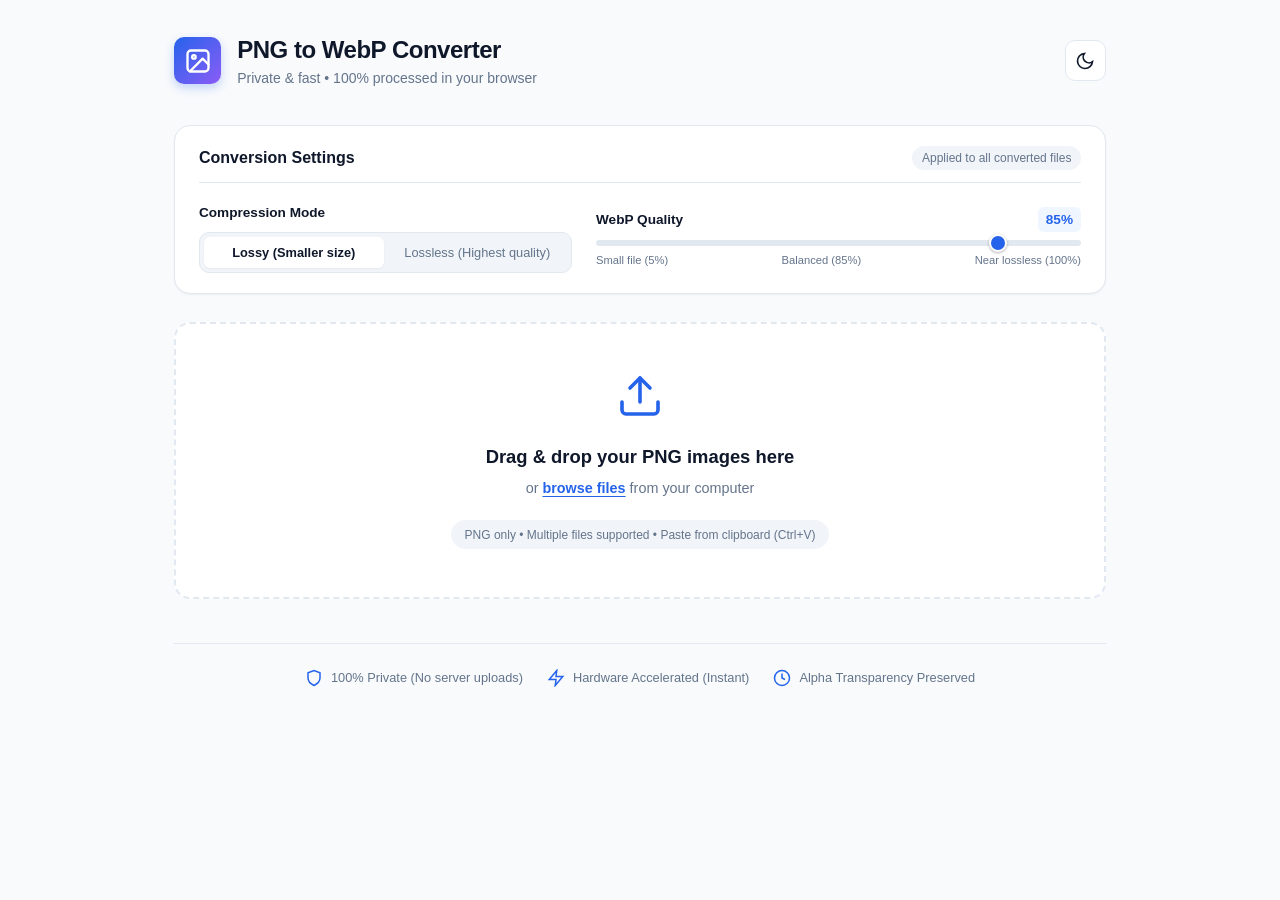
==== day_2-frontend/index.html @ 3150eb55 "chore: initial commit — course scaffold and Day 2 frontend project" ====
<!DOCTYPE html>
<html lang="en">
<head>
  <meta charset="UTF-8">
  <meta name="viewport" content="width=device-width, initial-scale=1.0">
  <title>PNG to WebP Converter | 100% Client-Side & Fast</title>
  <meta name="description" content="Free, secure, client-side PNG to WebP converter. No uploads to server, batch conversion, quality adjustments, and side-by-side comparison.">
  <link rel="stylesheet" href="style.css">
</head>
<body>
  <div class="app-container">
    <!-- Header -->
    <header class="app-header">
      <div class="brand">
        <div class="brand-icon">
          <svg viewBox="0 0 24 24" width="28" height="28" fill="none" stroke="currentColor" stroke-width="2" stroke-linecap="round" stroke-linejoin="round">
            <rect x="3" y="3" width="18" height="18" rx="3" ry="3"></rect>
            <circle cx="8.5" cy="8.5" r="1.5"></circle>
            <polyline points="21 15 16 10 5 21"></polyline>
          </svg>
        </div>
        <div class="brand-text">
          <h1>PNG to WebP Converter</h1>
          <p class="subtitle">Private & fast &bull; 100% processed in your browser</p>
        </div>
      </div>

      <div class="header-actions">
        <button id="themeToggleBtn" class="icon-btn" aria-label="Toggle dark/light theme" title="Toggle theme">
          <svg id="themeIconSun" class="theme-icon" viewBox="0 0 24 24" width="20" height="20" fill="none" stroke="currentColor" stroke-width="2">
            <circle cx="12" cy="12" r="5"></circle>
            <line x1="12" y1="1" x2="12" y2="3"></line>
            <line x1="12" y1="21" x2="12" y2="23"></line>
            <line x1="4.22" y1="4.22" x2="5.64" y2="5.64"></line>
            <line x1="18.36" y1="18.36" x2="19.78" y2="19.78"></line>
            <line x1="1" y1="12" x2="3" y2="12"></line>
            <line x1="21" y1="12" x2="23" y2="12"></line>
            <line x1="4.22" y1="19.78" x2="5.64" y2="18.36"></line>
            <line x1="18.36" y1="5.64" x2="19.78" y2="4.22"></line>
          </svg>
          <svg id="themeIconMoon" class="theme-icon" viewBox="0 0 24 24" width="20" height="20" fill="none" stroke="currentColor" stroke-width="2">
            <path d="M21 12.79A9 9 0 1 1 11.21 3 7 7 0 0 0 21 12.79z"></path>
          </svg>
        </button>
      </div>
    </header>

    <!-- Settings Toolbar -->
    <section class="settings-card">
      <div class="settings-header">
        <h2>Conversion Settings</h2>
        <span class="settings-badge">Applied to all converted files</span>
      </div>

      <div class="settings-grid">
        <!-- Compression Mode Toggle -->
        <div class="setting-item">
          <label class="setting-label">Compression Mode</label>
          <div class="toggle-group" role="radiogroup" aria-label="Compression Mode">
            <button type="button" class="toggle-option active" data-mode="lossy" id="modeLossyBtn">
              Lossy (Smaller size)
            </button>
            <button type="button" class="toggle-option" data-mode="lossless" id="modeLosslessBtn">
              Lossless (Highest quality)
            </button>
          </div>
        </div>

        <!-- Quality Slider (Enabled when lossy) -->
        <div class="setting-item" id="qualitySettingItem">
          <div class="setting-label-row">
            <label for="qualitySlider" class="setting-label">WebP Quality</label>
            <span class="quality-value" id="qualityDisplay">85%</span>
          </div>
          <div class="slider-wrapper">
            <input type="range" id="qualitySlider" min="5" max="100" value="85" step="1">
            <div class="slider-ticks">
              <span>Small file (5%)</span>
              <span>Balanced (85%)</span>
              <span>Near lossless (100%)</span>
            </div>
          </div>
        </div>
      </div>
    </section>

    <!-- Upload Drop Zone -->
    <section class="upload-section">
      <div class="drop-zone" id="dropZone" tabindex="0" role="button" aria-label="Drop PNG images here or click to browse">
        <input type="file" id="fileInput" accept="image/png" multiple hidden>
        <div class="drop-icon">
          <svg viewBox="0 0 24 24" width="48" height="48" fill="none" stroke="currentColor" stroke-width="1.8" stroke-linecap="round" stroke-linejoin="round">
            <path d="M21 15v4a2 2 0 0 1-2 2H5a2 2 0 0 1-2-2v-4"></path>
            <polyline points="17 8 12 3 7 8"></polyline>
            <line x1="12" y1="3" x2="12" y2="15"></line>
          </svg>
        </div>
        <p class="drop-title">Drag & drop your PNG images here</p>
        <p class="drop-subtitle">or <span class="highlight-browse">browse files</span> from your computer</p>
        <div class="drop-hint">
          <span>PNG only &bull; Multiple files supported &bull; Paste from clipboard (Ctrl+V)</span>
        </div>
      </div>
    </section>

    <!-- Global Progress / Status Bar -->
    <div id="conversionProgressBar" class="progress-bar-container hidden">
      <div class="progress-info">
        <span id="progressText">Converting images...</span>
        <span id="progressPercent">0%</span>
      </div>
      <div class="progress-track">
        <div id="progressFill" class="progress-fill"></div>
      </div>
    </div>

    <!-- Active Single Image Comparison View -->
    <section id="comparisonSection" class="comparison-section hidden">
      <div class="comparison-header">
        <div>
          <h2 id="comparisonTitle">Image Comparison</h2>
          <p class="section-desc" id="comparisonSubtitle">Inspect quality and size reduction side-by-side</p>
        </div>
        <div class="comparison-badges" id="comparisonStatsBadge">
          <!-- Populated by JS -->
        </div>
      </div>

      <div class="comparison-grid">
        <!-- Original PNG card -->
        <div class="image-preview-card">
          <div class="preview-card-header">
            <span class="preview-tag tag-png">Original PNG</span>
            <span class="preview-filesize" id="originalFileSize">-</span>
          </div>
          <div class="preview-canvas-wrapper checkerboard-bg">
            <img id="originalPreviewImg" alt="Original PNG Preview">
          </div>
          <div class="preview-card-footer">
            <span id="originalDimensions">-</span>
          </div>
        </div>

        <!-- Converted WebP card -->
        <div class="image-preview-card">
          <div class="preview-card-header">
            <span class="preview-tag tag-webp">Converted WebP</span>
            <span class="preview-filesize" id="convertedFileSize">-</span>
          </div>
          <div class="preview-canvas-wrapper checkerboard-bg">
            <img id="convertedPreviewImg" alt="Converted WebP Preview">
          </div>
          <div class="preview-card-footer flex-between">
            <span id="convertedDimensions">-</span>
            <a id="singleDownloadBtn" class="btn btn-primary btn-sm" download="converted.webp">
              <svg viewBox="0 0 24 24" width="16" height="16" fill="none" stroke="currentColor" stroke-width="2">
                <path d="M21 15v4a2 2 0 0 1-2 2H5a2 2 0 0 1-2-2v-4"></path>
                <polyline points="7 10 12 15 17 10"></polyline>
                <line x1="12" y1="15" x2="12" y2="3"></line>
              </svg>
              Download WebP
            </a>
          </div>
        </div>
      </div>
    </section>

    <!-- Batch Queue Section -->
    <section id="queueSection" class="queue-section hidden">
      <div class="queue-header">
        <div class="queue-title-group">
          <h2>Conversion Queue (<span id="queueCount">0</span>)</h2>
          <div id="totalSavingsBadge" class="savings-summary-pill hidden">
            <!-- Populated by JS -->
          </div>
        </div>
        <div class="queue-actions">
          <button id="downloadAllZipBtn" class="btn btn-primary">
            <svg viewBox="0 0 24 24" width="16" height="16" fill="none" stroke="currentColor" stroke-width="2">
              <path d="M21 15v4a2 2 0 0 1-2 2H5a2 2 0 0 1-2-2v-4"></path>
              <polyline points="7 10 12 15 17 10"></polyline>
              <line x1="12" y1="15" x2="12" y2="3"></line>
            </svg>
            Download All (.zip)
          </button>
          <button id="clearAllBtn" class="btn btn-secondary">
            <svg viewBox="0 0 24 24" width="16" height="16" fill="none" stroke="currentColor" stroke-width="2">
              <polyline points="3 6 5 6 21 6"></polyline>
              <path d="M19 6v14a2 2 0 0 1-2 2H7a2 2 0 0 1-2-2V6m3 0V4a2 2 0 0 1 2-2h4a2 2 0 0 1 2 2v2"></path>
            </svg>
            Clear All
          </button>
        </div>
      </div>

      <div class="queue-list" id="queueList">
        <!-- Rendered dynamically -->
      </div>
    </section>

    <!-- Footer Features / Privacy info -->
    <footer class="app-footer">
      <div class="feature-pills">
        <div class="feature-item">
          <svg viewBox="0 0 24 24" width="18" height="18" fill="none" stroke="currentColor" stroke-width="2">
            <path d="M12 22s8-4 8-10V5l-8-3-8 3v7c0 6 8 10 8 10z"></path>
          </svg>
          <span>100% Private (No server uploads)</span>
        </div>
        <div class="feature-item">
          <svg viewBox="0 0 24 24" width="18" height="18" fill="none" stroke="currentColor" stroke-width="2">
            <polygon points="13 2 3 14 12 14 11 22 21 10 12 10 13 2"></polygon>
          </svg>
          <span>Hardware Accelerated (Instant)</span>
        </div>
        <div class="feature-item">
          <svg viewBox="0 0 24 24" width="18" height="18" fill="none" stroke="currentColor" stroke-width="2">
            <circle cx="12" cy="12" r="10"></circle>
            <polyline points="12 6 12 12 16 14"></polyline>
          </svg>
          <span>Alpha Transparency Preserved</span>
        </div>
      </div>
    </footer>
  </div>

  <script src="app.js"></script>
</body>
</html>
---- day_2-frontend/style.css ----
/* ==========================================================================
   CSS Variables & Theme Setup
   ========================================================================== */
:root {
  --font-family: -apple-system, BlinkMacSystemFont, "Segoe UI", Roboto, Helvetica, Arial, sans-serif;
  
  /* Light Theme (Default) */
  --bg-primary: #f8fafc;
  --bg-surface: #ffffff;
  --bg-subtle: #f1f5f9;
  --bg-hover: #e2e8f0;
  
  --border-color: #e2e8f0;
  --border-focus: #3b82f6;
  
  --text-main: #0f172a;
  --text-muted: #64748b;
  --text-inverse: #ffffff;
  
  --primary: #2563eb;
  --primary-hover: #1d4ed8;
  --primary-subtle: #eff6ff;
  
  --success: #16a34a;
  --success-bg: #dcfce7;
  --warning: #d97706;
  --warning-bg: #fef3c7;
  --danger: #dc2626;
  --danger-bg: #fee2e2;

  --radius-sm: 6px;
  --radius-md: 10px;
  --radius-lg: 16px;
  --radius-full: 9999px;

  --shadow-sm: 0 1px 2px rgba(0, 0, 0, 0.05);
  --shadow-md: 0 4px 6px -1px rgba(0, 0, 0, 0.08), 0 2px 4px -2px rgba(0, 0, 0, 0.05);
  --shadow-lg: 0 10px 15px -3px rgba(0, 0, 0, 0.08), 0 4px 6px -4px rgba(0, 0, 0, 0.05);

  --checker-size: 16px;
  --checker-1: #ffffff;
  --checker-2: #e2e8f0;

  --transition-fast: 0.15s ease;
  --transition-normal: 0.25s ease;
}

[data-theme="dark"] {
  --bg-primary: #0b0f19;
  --bg-surface: #111827;
  --bg-subtle: #1f2937;
  --bg-hover: #374151;

  --border-color: #2e384d;
  --border-focus: #60a5fa;

  --text-main: #f9fafb;
  --text-muted: #9ca3af;
  --text-inverse: #0f172a;

  --primary: #3b82f6;
  --primary-hover: #60a5fa;
  --primary-subtle: #1e293b;

  --success: #22c55e;
  --success-bg: #14532d;
  --warning: #f59e0b;
  --warning-bg: #78350f;
  --danger: #ef4444;
  --danger-bg: #7f1d1d;

  --checker-1: #1e293b;
  --checker-2: #0f172a;

  --shadow-sm: 0 1px 2px rgba(0, 0, 0, 0.3);
  --shadow-md: 0 4px 8px rgba(0, 0, 0, 0.4);
  --shadow-lg: 0 10px 20px rgba(0, 0, 0, 0.5);
}

/* ==========================================================================
   Base & Reset
   ========================================================================== */
* {
  box-sizing: border-box;
  margin: 0;
  padding: 0;
}

body {
  font-family: var(--font-family);
  background-color: var(--bg-primary);
  color: var(--text-main);
  line-height: 1.5;
  -webkit-font-smoothing: antialiased;
  min-height: 100vh;
  display: flex;
  flex-direction: column;
  transition: background-color var(--transition-normal), color var(--transition-normal);
}

.app-container {
  max-width: 980px;
  width: 100%;
  margin: 0 auto;
  padding: 2rem 1.5rem 4rem;
  display: flex;
  flex-direction: column;
  gap: 1.75rem;
}

/* ==========================================================================
   Header
   ========================================================================== */
.app-header {
  display: flex;
  align-items: center;
  justify-content: space-between;
  padding-bottom: 0.5rem;
}

.brand {
  display: flex;
  align-items: center;
  gap: 1rem;
}

.brand-icon {
  background: linear-gradient(135deg, var(--primary), #8b5cf6);
  color: #ffffff;
  padding: 0.6rem;
  border-radius: var(--radius-md);
  display: flex;
  align-items: center;
  justify-content: center;
  box-shadow: 0 4px 10px rgba(37, 99, 235, 0.25);
}

.brand-text h1 {
  font-size: 1.5rem;
  font-weight: 700;
  letter-spacing: -0.02em;
}

.subtitle {
  font-size: 0.875rem;
  color: var(--text-muted);
}

.icon-btn {
  background: var(--bg-surface);
  border: 1px solid var(--border-color);
  color: var(--text-main);
  cursor: pointer;
  padding: 0.6rem;
  border-radius: var(--radius-md);
  display: inline-flex;
  align-items: center;
  justify-content: center;
  transition: background-color var(--transition-fast), border-color var(--transition-fast), transform 0.1s ease;
}

.icon-btn:hover {
  background: var(--bg-subtle);
  border-color: var(--text-muted);
}

.icon-btn:active {
  transform: scale(0.95);
}

/* Dark mode icon visibility */
[data-theme="dark"] #themeIconMoon {
  display: none;
}
[data-theme="dark"] #themeIconSun {
  display: block;
}
:root:not([data-theme="dark"]) #themeIconMoon {
  display: block;
}
:root:not([data-theme="dark"]) #themeIconSun {
  display: none;
}

/* ==========================================================================
   Settings Card
   ========================================================================== */
.settings-card {
  background: var(--bg-surface);
  border: 1px solid var(--border-color);
  border-radius: var(--radius-lg);
  padding: 1.25rem 1.5rem;
  box-shadow: var(--shadow-sm);
}

.settings-header {
  display: flex;
  align-items: center;
  justify-content: space-between;
  margin-bottom: 1.25rem;
  padding-bottom: 0.75rem;
  border-bottom: 1px solid var(--border-color);
}

.settings-header h2 {
  font-size: 1rem;
  font-weight: 600;
}

.settings-badge {
  font-size: 0.75rem;
  color: var(--text-muted);
  background: var(--bg-subtle);
  padding: 0.2rem 0.6rem;
  border-radius: var(--radius-full);
}

.settings-grid {
  display: grid;
  grid-template-columns: 1fr 1.3fr;
  gap: 1.5rem;
  align-items: center;
}

@media (max-width: 640px) {
  .settings-grid {
    grid-template-columns: 1fr;
    gap: 1.25rem;
  }
}

.setting-item {
  display: flex;
  flex-direction: column;
  gap: 0.5rem;
}

.setting-label {
  font-size: 0.85rem;
  font-weight: 600;
  color: var(--text-main);
}

.setting-label-row {
  display: flex;
  justify-content: space-between;
  align-items: center;
}

.quality-value {
  font-size: 0.85rem;
  font-weight: 700;
  color: var(--primary);
  background: var(--primary-subtle);
  padding: 0.15rem 0.5rem;
  border-radius: var(--radius-sm);
}

/* Toggle Group for Lossy / Lossless */
.toggle-group {
  display: flex;
  background: var(--bg-subtle);
  padding: 0.25rem;
  border-radius: var(--radius-md);
  border: 1px solid var(--border-color);
  gap: 0.25rem;
}

.toggle-option {
  flex: 1;
  background: transparent;
  border: none;
  padding: 0.5rem 0.75rem;
  font-size: 0.8rem;
  font-weight: 500;
  color: var(--text-muted);
  border-radius: var(--radius-sm);
  cursor: pointer;
  transition: all var(--transition-fast);
  text-align: center;
  white-space: nowrap;
}

.toggle-option.active {
  background: var(--bg-surface);
  color: var(--text-main);
  font-weight: 600;
  box-shadow: var(--shadow-sm);
}

/* Slider */
.slider-wrapper {
  display: flex;
  flex-direction: column;
  gap: 0.35rem;
}

input[type="range"] {
  -webkit-appearance: none;
  appearance: none;
  width: 100%;
  height: 6px;
  background: var(--bg-hover);
  border-radius: var(--radius-full);
  outline: none;
  cursor: pointer;
}

input[type="range"]::-webkit-slider-thumb {
  -webkit-appearance: none;
  appearance: none;
  width: 18px;
  height: 18px;
  border-radius: 50%;
  background: var(--primary);
  border: 2px solid var(--bg-surface);
  box-shadow: 0 1px 3px rgba(0, 0, 0, 0.3);
  transition: transform 0.1s ease;
}

input[type="range"]::-webkit-slider-thumb:hover {
  transform: scale(1.15);
}

input[type="range"]::-moz-range-thumb {
  width: 18px;
  height: 18px;
  border-radius: 50%;
  background: var(--primary);
  border: 2px solid var(--bg-surface);
  box-shadow: 0 1px 3px rgba(0, 0, 0, 0.3);
  cursor: pointer;
}

.slider-ticks {
  display: flex;
  justify-content: space-between;
  font-size: 0.7rem;
  color: var(--text-muted);
}

.setting-item.disabled {
  opacity: 0.45;
  pointer-events: none;
}

/* ==========================================================================
   Upload Drop Zone
   ========================================================================== */
.upload-section {
  width: 100%;
}

.drop-zone {
  background: var(--bg-surface);
  border: 2px dashed var(--border-color);
  border-radius: var(--radius-lg);
  padding: 3rem 1.5rem;
  text-align: center;
  cursor: pointer;
  transition: all var(--transition-normal);
  display: flex;
  flex-direction: column;
  align-items: center;
  justify-content: center;
  gap: 0.5rem;
}

.drop-zone:hover,
.drop-zone:focus-visible {
  border-color: var(--primary);
  background: var(--primary-subtle);
  outline: none;
}

.drop-zone.dragover {
  border-color: var(--primary);
  background: var(--primary-subtle);
  transform: scale(1.01);
  box-shadow: 0 0 0 4px rgba(37, 99, 235, 0.15);
}

.drop-icon {
  color: var(--primary);
  margin-bottom: 0.5rem;
  transition: transform var(--transition-fast);
}

.drop-zone:hover .drop-icon {
  transform: translateY(-3px);
}

.drop-title {
  font-size: 1.15rem;
  font-weight: 600;
  color: var(--text-main);
}

.drop-subtitle {
  font-size: 0.9rem;
  color: var(--text-muted);
}

.highlight-browse {
  color: var(--primary);
  font-weight: 600;
  text-decoration: underline;
  text-underline-offset: 3px;
}

.drop-hint {
  margin-top: 0.75rem;
  font-size: 0.75rem;
  color: var(--text-muted);
  background: var(--bg-subtle);
  padding: 0.35rem 0.85rem;
  border-radius: var(--radius-full);
}

/* ==========================================================================
   Progress Bar
   ========================================================================== */
.progress-bar-container {
  background: var(--bg-surface);
  border: 1px solid var(--border-color);
  border-radius: var(--radius-md);
  padding: 0.75rem 1rem;
  display: flex;
  flex-direction: column;
  gap: 0.4rem;
}

.progress-info {
  display: flex;
  justify-content: space-between;
  font-size: 0.85rem;
  font-weight: 500;
}

.progress-track {
  width: 100%;
  height: 8px;
  background: var(--bg-subtle);
  border-radius: var(--radius-full);
  overflow: hidden;
}

.progress-fill {
  height: 100%;
  width: 0%;
  background: linear-gradient(90deg, var(--primary), #8b5cf6);
  border-radius: var(--radius-full);
  transition: width 0.2s ease;
}

/* ==========================================================================
   Buttons
   ========================================================================== */
.btn {
  display: inline-flex;
  align-items: center;
  justify-content: center;
  gap: 0.5rem;
  padding: 0.6rem 1.1rem;
  font-size: 0.875rem;
  font-weight: 600;
  border-radius: var(--radius-md);
  border: 1px solid transparent;
  cursor: pointer;
  text-decoration: none;
  transition: all var(--transition-fast);
}

.btn:active {
  transform: scale(0.97);
}

.btn-primary {
  background: var(--primary);
  color: #ffffff;
}

.btn-primary:hover {
  background: var(--primary-hover);
}

.btn-secondary {
  background: var(--bg-surface);
  color: var(--text-main);
  border-color: var(--border-color);
}

.btn-secondary:hover {
  background: var(--bg-subtle);
  border-color: var(--text-muted);
}

.btn-sm {
  padding: 0.4rem 0.75rem;
  font-size: 0.8rem;
}

.btn-icon-only {
  padding: 0.45rem;
  border-radius: var(--radius-md);
  color: var(--text-muted);
}

.btn-icon-only:hover {
  color: var(--danger);
  background: var(--danger-bg);
}

/* ==========================================================================
   Side-by-Side Comparison Section
   ========================================================================== */
.comparison-section {
  background: var(--bg-surface);
  border: 1px solid var(--border-color);
  border-radius: var(--radius-lg);
  padding: 1.5rem;
  box-shadow: var(--shadow-sm);
  display: flex;
  flex-direction: column;
  gap: 1.25rem;
}

.comparison-header {
  display: flex;
  align-items: center;
  justify-content: space-between;
  flex-wrap: wrap;
  gap: 0.75rem;
}

.comparison-header h2 {
  font-size: 1.15rem;
  font-weight: 700;
}

.section-desc {
  font-size: 0.85rem;
  color: var(--text-muted);
}

.comparison-badges {
  display: flex;
  align-items: center;
  gap: 0.5rem;
}

.badge-savings {
  display: inline-flex;
  align-items: center;
  gap: 0.35rem;
  padding: 0.3rem 0.75rem;
  font-size: 0.85rem;
  font-weight: 700;
  border-radius: var(--radius-full);
}

.badge-savings.positive {
  background: var(--success-bg);
  color: var(--success);
}

.badge-savings.neutral {
  background: var(--warning-bg);
  color: var(--warning);
}

.badge-savings.negative {
  background: var(--danger-bg);
  color: var(--danger);
}

.comparison-grid {
  display: grid;
  grid-template-columns: 1fr 1fr;
  gap: 1.25rem;
}

@media (max-width: 680px) {
  .comparison-grid {
    grid-template-columns: 1fr;
  }
}

.image-preview-card {
  border: 1px solid var(--border-color);
  border-radius: var(--radius-md);
  overflow: hidden;
  display: flex;
  flex-direction: column;
  background: var(--bg-subtle);
}

.preview-card-header {
  display: flex;
  align-items: center;
  justify-content: space-between;
  padding: 0.6rem 0.9rem;
  background: var(--bg-surface);
  border-bottom: 1px solid var(--border-color);
}

.preview-tag {
  font-size: 0.75rem;
  font-weight: 700;
  text-transform: uppercase;
  letter-spacing: 0.05em;
  padding: 0.15rem 0.5rem;
  border-radius: var(--radius-sm);
}

.tag-png {
  background: #fef3c7;
  color: #b45309;
}

.tag-webp {
  background: #e0e7ff;
  color: #4338ca;
}

.preview-filesize {
  font-size: 0.85rem;
  font-weight: 600;
  color: var(--text-main);
}

.preview-canvas-wrapper {
  flex: 1;
  min-height: 260px;
  max-height: 420px;
  display: flex;
  align-items: center;
  justify-content: center;
  overflow: hidden;
  padding: 1rem;
}

.preview-canvas-wrapper img {
  max-width: 100%;
  max-height: 380px;
  object-fit: contain;
  border-radius: var(--radius-sm);
  box-shadow: var(--shadow-sm);
}

.checkerboard-bg {
  background-color: var(--checker-1);
  background-image:
    linear-gradient(45deg, var(--checker-2) 25%, transparent 25%),
    linear-gradient(-45deg, var(--checker-2) 25%, transparent 25%),
    linear-gradient(45deg, transparent 75%, var(--checker-2) 75%),
    linear-gradient(-45deg, transparent 75%, var(--checker-2) 75%);
  background-size: var(--checker-size) var(--checker-size);
  background-position: 0 0, 0 calc(var(--checker-size) / 2), calc(var(--checker-size) / 2) calc(var(--checker-size) / -2), calc(var(--checker-size) / -2) 0px;
}

.preview-card-footer {
  padding: 0.6rem 0.9rem;
  background: var(--bg-surface);
  border-top: 1px solid var(--border-color);
  font-size: 0.8rem;
  color: var(--text-muted);
}

.flex-between {
  display: flex;
  align-items: center;
  justify-content: space-between;
}

/* ==========================================================================
   Batch Queue Section
   ========================================================================== */
.queue-section {
  background: var(--bg-surface);
  border: 1px solid var(--border-color);
  border-radius: var(--radius-lg);
  padding: 1.5rem;
  box-shadow: var(--shadow-sm);
  display: flex;
  flex-direction: column;
  gap: 1rem;
}

.queue-header {
  display: flex;
  align-items: center;
  justify-content: space-between;
  flex-wrap: wrap;
  gap: 1rem;
  padding-bottom: 0.75rem;
  border-bottom: 1px solid var(--border-color);
}

.queue-title-group {
  display: flex;
  align-items: center;
  gap: 0.75rem;
}

.queue-title-group h2 {
  font-size: 1.15rem;
  font-weight: 700;
}

.savings-summary-pill {
  font-size: 0.8rem;
  font-weight: 700;
  background: var(--success-bg);
  color: var(--success);
  padding: 0.2rem 0.65rem;
  border-radius: var(--radius-full);
}

.queue-actions {
  display: flex;
  align-items: center;
  gap: 0.5rem;
}

.queue-list {
  display: flex;
  flex-direction: column;
  gap: 0.6rem;
}

.queue-item {
  display: flex;
  align-items: center;
  justify-content: space-between;
  padding: 0.65rem 0.9rem;
  background: var(--bg-subtle);
  border: 1px solid var(--border-color);
  border-radius: var(--radius-md);
  gap: 1rem;
  transition: all var(--transition-fast);
  cursor: pointer;
}

.queue-item:hover {
  border-color: var(--primary);
  background: var(--bg-surface);
}

.queue-item.active-inspect {
  border-color: var(--primary);
  background: var(--primary-subtle);
  box-shadow: 0 0 0 2px rgba(37, 99, 235, 0.2);
}

.queue-item-left {
  display: flex;
  align-items: center;
  gap: 0.75rem;
  min-width: 0;
  flex: 1;
}

.queue-thumbnail {
  width: 44px;
  height: 44px;
  object-fit: cover;
  border-radius: var(--radius-sm);
  border: 1px solid var(--border-color);
  flex-shrink: 0;
}

.queue-meta {
  min-width: 0;
  display: flex;
  flex-direction: column;
  gap: 0.15rem;
}

.queue-filename {
  font-size: 0.9rem;
  font-weight: 600;
  color: var(--text-main);
  white-space: nowrap;
  overflow: hidden;
  text-overflow: ellipsis;
}

.queue-sizes {
  font-size: 0.775rem;
  color: var(--text-muted);
  display: flex;
  align-items: center;
  gap: 0.35rem;
  flex-wrap: wrap;
}

.queue-arrow {
  color: var(--text-muted);
}

.queue-item-right {
  display: flex;
  align-items: center;
  gap: 0.6rem;
  flex-shrink: 0;
}

.queue-pill {
  font-size: 0.75rem;
  font-weight: 700;
  padding: 0.2rem 0.5rem;
  border-radius: var(--radius-full);
}

.queue-pill.saved {
  background: var(--success-bg);
  color: var(--success);
}

.queue-pill.increased {
  background: var(--warning-bg);
  color: var(--warning);
}

/* ==========================================================================
   Footer
   ========================================================================== */
.app-footer {
  margin-top: 1rem;
  padding-top: 1.5rem;
  border-top: 1px solid var(--border-color);
}

.feature-pills {
  display: flex;
  align-items: center;
  justify-content: center;
  flex-wrap: wrap;
  gap: 1.5rem;
}

.feature-item {
  display: flex;
  align-items: center;
  gap: 0.5rem;
  font-size: 0.8rem;
  color: var(--text-muted);
}

.feature-item svg {
  color: var(--primary);
}

/* Utilities */
.hidden {
  display: none !important;
}
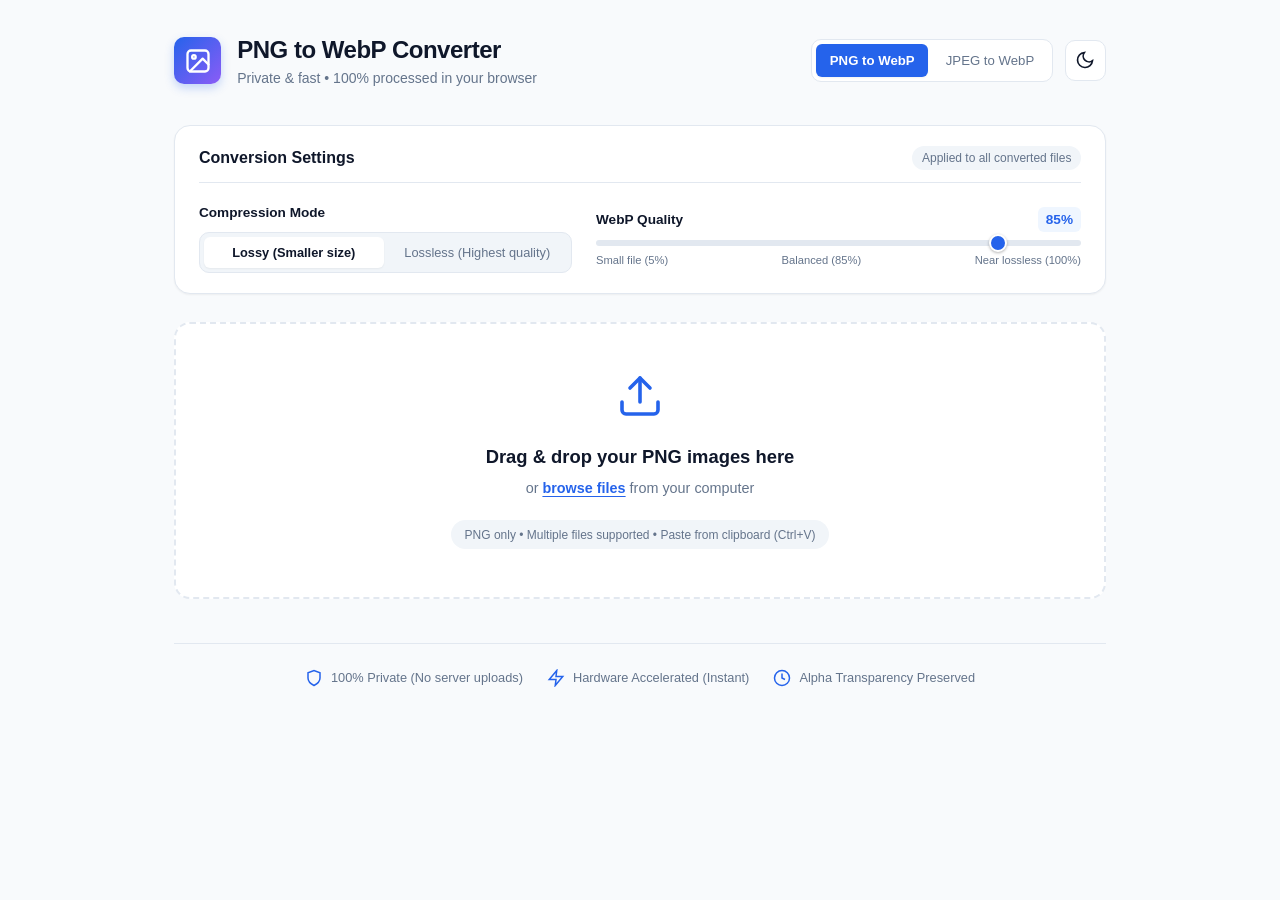
==== commit 9788b44d: "Friday 11-13-26 advances" ====
--- a/day_2-frontend/index.html
+++ b/day_2-frontend/index.html
@@ -26,6 +26,10 @@
       </div>
 
       <div class="header-actions">
+        <nav class="nav-tabs" aria-label="Tool Navigation">
+          <a href="index.html" class="nav-tab active">PNG to WebP</a>
+          <a href="jpeg-to-webp.html" class="nav-tab">JPEG to WebP</a>
+        </nav>
         <button id="themeToggleBtn" class="icon-btn" aria-label="Toggle dark/light theme" title="Toggle theme">
           <svg id="themeIconSun" class="theme-icon" viewBox="0 0 24 24" width="20" height="20" fill="none" stroke="currentColor" stroke-width="2">
             <circle cx="12" cy="12" r="5"></circle>
--- a/day_2-frontend/style.css
+++ b/day_2-frontend/style.css
@@ -115,7 +115,50 @@
   display: flex;
   align-items: center;
   justify-content: space-between;
+  flex-wrap: wrap;
+  gap: 1rem;
   padding-bottom: 0.5rem;
+}
+
+.header-actions {
+  display: flex;
+  align-items: center;
+  gap: 0.75rem;
+  flex-wrap: wrap;
+}
+
+.nav-tabs {
+  display: flex;
+  background: var(--bg-surface);
+  border: 1px solid var(--border-color);
+  border-radius: var(--radius-md);
+  padding: 0.25rem;
+  gap: 0.25rem;
+}
+
+.nav-tab {
+  display: inline-flex;
+  align-items: center;
+  padding: 0.4rem 0.85rem;
+  font-size: 0.825rem;
+  font-weight: 500;
+  color: var(--text-muted);
+  border-radius: var(--radius-sm);
+  text-decoration: none;
+  transition: all var(--transition-fast);
+  white-space: nowrap;
+}
+
+.nav-tab:hover {
+  color: var(--text-main);
+  background: var(--bg-subtle);
+}
+
+.nav-tab.active {
+  background: var(--primary);
+  color: #ffffff;
+  font-weight: 600;
+  box-shadow: var(--shadow-sm);
 }
 
 .brand {
@@ -618,9 +661,29 @@
   color: #b45309;
 }
 
+.tag-jpeg {
+  background: #ffedd5;
+  color: #c2410c;
+}
+
 .tag-webp {
   background: #e0e7ff;
   color: #4338ca;
+}
+
+[data-theme="dark"] .tag-png {
+  background: #78350f;
+  color: #fde68a;
+}
+
+[data-theme="dark"] .tag-jpeg {
+  background: #7c2d12;
+  color: #fdba74;
+}
+
+[data-theme="dark"] .tag-webp {
+  background: #312e81;
+  color: #c7d2fe;
 }
 
 .preview-filesize {
